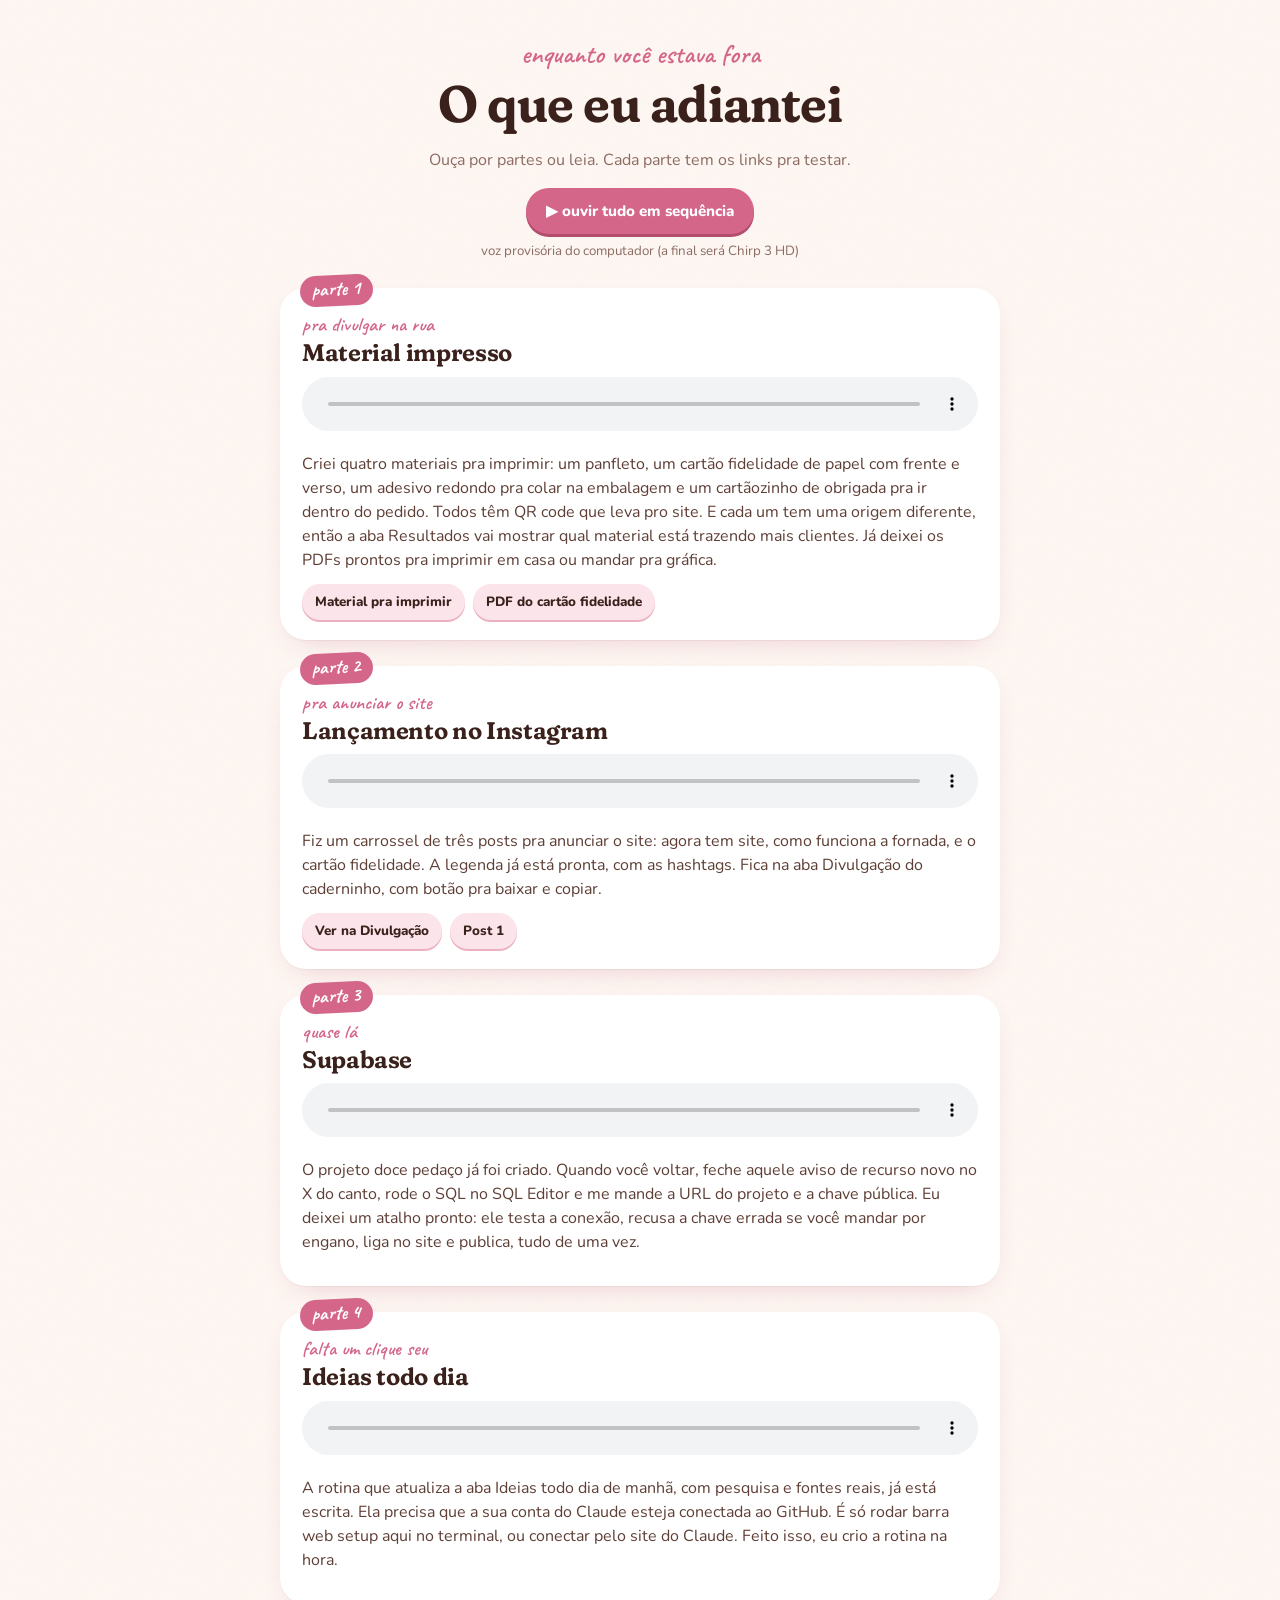
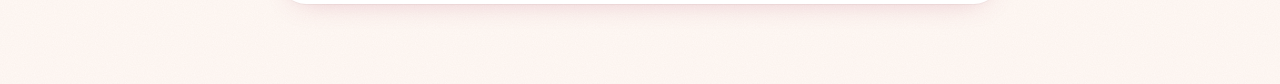
==== apresentacao/novidades.html @ a781d05b "docs: resumo em áudio do que foi adiantado Co-Authored-By: Claude Opus 5.5 <noreply@anthropic.com>" ====
<!doctype html>
<html lang="pt-BR"><head><meta charset="utf-8"><meta name="viewport" content="width=device-width, initial-scale=1">
<title>Doce Pedaço · enquanto você estava fora</title><link rel="icon" href="../assets/icon.svg" type="image/svg+xml">
<link rel="preconnect" href="https://fonts.googleapis.com"><link rel="preconnect" href="https://fonts.gstatic.com" crossorigin>
<link href="https://fonts.googleapis.com/css2?family=Allura&family=Caveat:wght@500;600;700&family=Fraunces:opsz,wght,SOFT@9..144,400..900,0..100&family=Nunito:wght@400;600;700;800;900&display=swap" rel="stylesheet">
<link rel="stylesheet" href="../assets/style.css">
<style>
.w { max-width: 760px; margin: 0 auto; padding: 40px 20px 80px; }
header { text-align: center; margin-bottom: 20px; } header h1 { font-size: clamp(2.2rem, 6vw, 3.2rem); margin: 6px 0; } header .mao { font-size: 1.7rem; }
.tudo { display: flex; flex-direction: column; align-items: center; gap: 8px; margin: 14px 0 4px; }
.parte { position: relative; background: var(--leite); border-radius: 26px; padding: 26px 22px 20px; box-shadow: var(--sombra); margin-top: 26px; }
.parte .n { position: absolute; top: -13px; left: 20px; background: var(--morango); color: #fff; font-family: var(--f-mao); font-size: 1.2rem; font-weight: 700; padding: 0 12px 2px; border-radius: 999px; transform: rotate(-3deg); }
.parte .mao { font-size: 1.25rem; } .parte h2 { font-size: 1.5rem; margin: 2px 0 10px; }
.parte audio { width: 100%; margin-bottom: 8px; } .parte p { color: var(--chocolate-2); margin: 6px 0 12px; }
.links { display: flex; flex-wrap: wrap; gap: 8px; }
</style></head><body><div class="w">
<header><span class="mao">enquanto você estava fora</span><h1>O que eu adiantei</h1><p class="muted">Ouça por partes ou leia. Cada parte tem os links pra testar.</p>
<div class="tudo"><button class="btn rosa" id="todas">▶ ouvir tudo em sequência</button><small class="muted">voz provisória do computador (a final será Chirp 3 HD)</small></div></header>
<section class="parte"><span class="n">parte 1</span><span class="mao">pra divulgar na rua</span><h2>Material impresso</h2>
      <audio controls preload="none" src="audio/novidade1.m4a"></audio><p>Criei quatro materiais pra imprimir: um panfleto, um cartão fidelidade de papel com frente e verso, um adesivo redondo pra colar na embalagem e um cartãozinho de obrigada pra ir dentro do pedido. Todos têm QR code que leva pro site. E cada um tem uma origem diferente, então a aba Resultados vai mostrar qual material está trazendo mais clientes. Já deixei os PDFs prontos pra imprimir em casa ou mandar pra gráfica.</p><div class="links"><a class="btn mini claro" href="../materiais/" target="_blank" rel="noopener">Material pra imprimir</a><a class="btn mini claro" href="../materiais/pdf/cartao.pdf" target="_blank" rel="noopener">PDF do cartão fidelidade</a></div></section><section class="parte"><span class="n">parte 2</span><span class="mao">pra anunciar o site</span><h2>Lançamento no Instagram</h2>
      <audio controls preload="none" src="audio/novidade2.m4a"></audio><p>Fiz um carrossel de três posts pra anunciar o site: agora tem site, como funciona a fornada, e o cartão fidelidade. A legenda já está pronta, com as hashtags. Fica na aba Divulgação do caderninho, com botão pra baixar e copiar.</p><div class="links"><a class="btn mini claro" href="../painel.html#divulgacao" target="_blank" rel="noopener">Ver na Divulgação</a><a class="btn mini claro" href="../assets/artes/lancamento-1.jpg" target="_blank" rel="noopener">Post 1</a></div></section><section class="parte"><span class="n">parte 3</span><span class="mao">quase lá</span><h2>Supabase</h2>
      <audio controls preload="none" src="audio/novidade3.m4a"></audio><p>O projeto doce pedaço já foi criado. Quando você voltar, feche aquele aviso de recurso novo no X do canto, rode o SQL no SQL Editor e me mande a URL do projeto e a chave pública. Eu deixei um atalho pronto: ele testa a conexão, recusa a chave errada se você mandar por engano, liga no site e publica, tudo de uma vez.</p></section><section class="parte"><span class="n">parte 4</span><span class="mao">falta um clique seu</span><h2>Ideias todo dia</h2>
      <audio controls preload="none" src="audio/novidade4.m4a"></audio><p>A rotina que atualiza a aba Ideias todo dia de manhã, com pesquisa e fontes reais, já está escrita. Ela precisa que a sua conta do Claude esteja conectada ao GitHub. É só rodar barra web setup aqui no terminal, ou conectar pelo site do Claude. Feito isso, eu crio a rotina na hora.</p></section>
</div>
<script>
const as = [...document.querySelectorAll("audio")];
as.forEach((a, i) => a.addEventListener("ended", () => { if (window.seq && as[i + 1]) { as[i + 1].scrollIntoView({ behavior: "smooth", block: "center" }); as[i + 1].play(); } }));
as.forEach((a) => a.addEventListener("play", () => as.forEach((b) => b !== a && b.pause())));
document.getElementById("todas").onclick = () => { window.seq = true; as[0].scrollIntoView({ behavior: "smooth", block: "center" }); as[0].play(); };
</script></body></html>
---- assets/style.css ----
/* ============================================================
   Doce Pedaço — identidade "caderninho"
   A etiqueta (rosa, borda rosa, costura pontilhada, data escrita
   à mão) vira um caderno de confeiteira: papel, fita washi,
   adesivos, carimbos e bilhetinhos.
   ============================================================ */
:root {
  --papel: #FFF9F5;
  --papel-2: #FDF0F1;
  --rosa-etiqueta: #FBE4EA;
  --rosa-borda: #EDB0BF;
  --rosa: #E496A8;
  --morango: #D4668A;
  --morango-escuro: #B24D6E;
  --chocolate: #3A211C;
  --chocolate-2: #5E3E35;
  --cacau: #8C6B62;
  --linha: #F1D6DD;
  --leite: #FFFFFF;
  --baunilha: #FFF1CC;
  --baunilha-2: #F3D98E;
  --menta: #DCF0E5;
  --menta-2: #4E9A76;
  --lavanda: #ECE3F8;
  --lavanda-2: #8063AE;
  --ceu: #E1EDF8;
  --ceu-2: #557EAA;
  --pessego: #FFE3D3;
  --pessego-2: #C46A3C;
  --vermelho: #C2475A;

  --f-display: "Fraunces", "Georgia", serif;
  --f-texto: "Nunito", -apple-system, "Segoe UI", sans-serif;
  --f-mao: "Caveat", "Bradley Hand", cursive;
  --f-script: "Allura", "Snell Roundhand", cursive;

  --raio: 22px;
  --raio-p: 14px;
  --sombra: 0 1px 0 rgba(58, 33, 28, .04), 0 10px 30px -18px rgba(180, 77, 110, .45);
  --sombra-adesivo: 0 2px 0 rgba(58, 33, 28, .06), 0 6px 14px -6px rgba(58, 33, 28, .25);
  --papel-textura: url("data:image/svg+xml,%3Csvg xmlns='http://www.w3.org/2000/svg' width='160' height='160'%3E%3Cfilter id='n'%3E%3CfeTurbulence type='fractalNoise' baseFrequency='.9' numOctaves='3' stitchTiles='stitch'/%3E%3CfeColorMatrix values='0 0 0 0 0.45 0 0 0 0 0.25 0 0 0 0 0.2 0 0 0 .06 0'/%3E%3C/filter%3E%3Crect width='160' height='160' filter='url(%23n)'/%3E%3C/svg%3E");
  color-scheme: light;
}

* { box-sizing: border-box; }
html { -webkit-text-size-adjust: 100%; scroll-behavior: smooth; }
body {
  margin: 0; color: var(--chocolate); font-family: var(--f-texto); font-size: 16px; line-height: 1.5;
  background: var(--papel) var(--papel-textura); -webkit-font-smoothing: antialiased;
}
button, input, select, textarea { font: inherit; color: inherit; }
a { color: var(--morango-escuro); }
::selection { background: var(--rosa-etiqueta); }
h1, h2, h3 {
  font-family: var(--f-display); font-weight: 650; margin: 0; letter-spacing: -.015em; line-height: 1.1;
  font-variation-settings: "SOFT" 100, "WONK" 0; text-wrap: balance;
}
h1 { font-size: clamp(1.7rem, 3.4vw, 2.2rem); }
h2 { font-size: 1.3rem; }
h3 { font-size: 1.05rem; }
em.doce, .doce-it { font-style: italic; font-variation-settings: "SOFT" 100, "WONK" 1; color: var(--morango); }
.script { font-family: var(--f-script); color: var(--rosa); font-weight: 400; }
.mao { font-family: var(--f-mao); font-weight: 600; color: var(--morango); line-height: 1.1; }
.muted { color: var(--cacau); }
.small { font-size: .86rem; }
.hidden { display: none !important; }
.sr { position: absolute; width: 1px; height: 1px; overflow: hidden; clip: rect(0 0 0 0); }

/* ---------- Logo ---------- */
.logo { display: inline-flex; flex-direction: column; align-items: center; line-height: .8; text-decoration: none; }
.logo img { width: 52px; height: 52px; margin-bottom: 4px; }
.logo .l-doce, .logo .l-pedaco { font-family: var(--f-display); font-weight: 900; font-size: 2.1rem; letter-spacing: -.02em; font-variation-settings: "SOFT" 50; }
.logo .l-doce { color: var(--chocolate); }
.logo .l-pedaco { color: var(--rosa); }
.logo.logo-p img { width: 34px; height: 34px; }
.logo.logo-p .l-doce, .logo.logo-p .l-pedaco { font-size: 1.4rem; }
.coracoes { display: flex; align-items: center; justify-content: center; gap: 10px; color: var(--rosa-borda); }
.coracoes::before, .coracoes::after { content: ""; height: 1px; width: 60px; background: currentColor; }

/* ---------- Cartões de papel ---------- */
.card {
  background: var(--leite); border-radius: var(--raio); padding: 20px; position: relative;
  box-shadow: var(--sombra); border: 1px solid rgba(237, 176, 191, .35);
}
.card.costura::after {
  content: ""; position: absolute; inset: 7px; border: 1.6px dashed var(--rosa-borda); opacity: .7;
  border-radius: calc(var(--raio) - 6px); pointer-events: none;
}
.card-titulo { display: flex; align-items: center; justify-content: space-between; gap: 10px; margin-bottom: 14px; }
/* fita washi colada no topo */
.fita::before {
  content: ""; position: absolute; top: -11px; left: 50%; width: 92px; height: 24px; transform: translateX(-50%) rotate(-3deg);
  background: repeating-linear-gradient(45deg, rgba(228, 150, 168, .55) 0 7px, rgba(251, 228, 234, .7) 7px 14px);
  border-left: 2px dotted rgba(255, 255, 255, .7); border-right: 2px dotted rgba(255, 255, 255, .7); z-index: 2;
}
.fita.menta::before { background: repeating-linear-gradient(45deg, rgba(78, 154, 118, .35) 0 7px, rgba(220, 240, 229, .8) 7px 14px); }
.fita.baunilha::before { background: repeating-linear-gradient(45deg, rgba(243, 217, 142, .8) 0 7px, rgba(255, 241, 204, .85) 7px 14px); }
.fita.lavanda::before { background: repeating-linear-gradient(45deg, rgba(128, 99, 174, .3) 0 7px, rgba(236, 227, 248, .85) 7px 14px); }
.fita.esq::before { left: 34px; transform: rotate(-6deg); }
/* bilhetinho (post-it) */
.postit {
  background: var(--baunilha); border-radius: 4px 4px 18px 4px; padding: 16px 18px; position: relative;
  box-shadow: 0 12px 20px -14px rgba(140, 107, 98, .7); transform: rotate(-1.2deg);
}
.postit .mao { color: var(--chocolate-2); font-size: 1.45rem; }
/* adesivo redondo */
.adesivo {
  display: inline-grid; place-items: center; border-radius: 50%; background: var(--rosa-etiqueta);
  border: 3px solid #fff; box-shadow: var(--sombra-adesivo); text-align: center;
}

/* ---------- Botões (de bala: com "degrau") ---------- */
.btn {
  display: inline-flex; align-items: center; justify-content: center; gap: 8px;
  border: 0; border-radius: 999px; cursor: pointer; text-decoration: none; white-space: nowrap;
  padding: 11px 20px; min-height: 46px; font-weight: 800; font-size: .95rem;
  background: var(--chocolate); color: #fff; box-shadow: 0 3px 0 #1f110e;
  transition: transform .08s ease, box-shadow .08s ease, background .15s;
}
.btn:hover { background: #2b1814; }
.btn:active { transform: translateY(2px); box-shadow: 0 1px 0 #1f110e; }
.btn.rosa { background: var(--morango); box-shadow: 0 3px 0 var(--morango-escuro); }
.btn.rosa:hover { background: #cc5c81; }
.btn.rosa:active { box-shadow: 0 1px 0 var(--morango-escuro); }
.btn.claro { background: var(--rosa-etiqueta); color: var(--chocolate); box-shadow: 0 3px 0 var(--rosa-borda); }
.btn.claro:hover { background: #f8d9e1; }
.btn.borda { background: var(--leite); color: var(--chocolate); box-shadow: inset 0 0 0 1.5px var(--rosa-borda), 0 3px 0 var(--linha); }
.btn.borda:hover { background: var(--papel-2); }
.btn.zap { background: #2BD46B; color: #06381a; box-shadow: 0 3px 0 #1a9e4c; }
.btn.zap:hover { background: #25c862; }
.btn.perigo { background: #FCE5E8; color: var(--vermelho); box-shadow: 0 3px 0 #F3C4CC; }
.btn.menta { background: var(--menta); color: #22573f; box-shadow: 0 3px 0 #b5dcc6; }
.btn.lavanda { background: var(--lavanda); color: #4d3478; box-shadow: 0 3px 0 #d3c4ec; }
.btn.mini { padding: 6px 13px; min-height: 36px; font-size: .84rem; box-shadow: 0 2px 0 rgba(0,0,0,.18); }
.btn.mini.claro { box-shadow: 0 2px 0 var(--rosa-borda); }
.btn.mini.borda { box-shadow: inset 0 0 0 1.5px var(--rosa-borda), 0 2px 0 var(--linha); }
.btn.mini.zap { box-shadow: 0 2px 0 #1a9e4c; }
.btn.mini.perigo { box-shadow: 0 2px 0 #F3C4CC; }
.btn.mini.rosa { box-shadow: 0 2px 0 var(--morango-escuro); }
.btn svg { width: 18px; height: 18px; flex: none; }
.btn[disabled] { opacity: .45; cursor: not-allowed; transform: none; }
.btn:focus-visible, .chip:focus-visible, a:focus-visible, button:focus-visible { outline: 3px solid rgba(212, 102, 138, .45); outline-offset: 2px; }

/* ---------- Formulários ---------- */
.campo { display: flex; flex-direction: column; gap: 6px; margin-bottom: 14px; }
.campo label { font-weight: 800; font-size: .84rem; color: var(--chocolate-2); }
.campo input, .campo select, .campo textarea {
  width: 100%; border: 1.5px solid var(--linha); background: #fff; border-radius: var(--raio-p);
  padding: 11px 14px; min-height: 48px; outline: none; transition: border-color .15s, box-shadow .15s;
}
.campo textarea { min-height: 88px; resize: vertical; }
.campo input:focus, .campo select:focus, .campo textarea:focus { border-color: var(--rosa); box-shadow: 0 0 0 4px rgba(228, 150, 168, .2); }
.linha-campos { display: grid; grid-template-columns: 1fr 1fr; gap: 12px; }
@media (max-width: 420px) { .linha-campos { grid-template-columns: 1fr; } }

.chips { display: flex; flex-wrap: wrap; gap: 8px; }
.chip {
  border: 1.5px solid var(--linha); border-radius: 999px; padding: 7px 15px; cursor: pointer;
  background: var(--leite); color: var(--chocolate-2); font-weight: 800; font-size: .86rem; transition: .12s;
}
.chip:hover { border-color: var(--rosa-borda); }
.chip.ativo { background: var(--chocolate); border-color: var(--chocolate); color: #fff; }

/* interruptor */
.troca { position: relative; display: inline-flex; align-items: center; gap: 12px; cursor: pointer; font-weight: 700; }
.troca input { position: absolute; opacity: 0; pointer-events: none; }
.troca i { width: 50px; height: 30px; border-radius: 15px; background: var(--linha); position: relative; flex: none; transition: background .2s; }
.troca i::after { content: ""; position: absolute; top: 3px; left: 3px; width: 24px; height: 24px; border-radius: 50%; background: #fff; box-shadow: 0 2px 4px rgba(0,0,0,.2); transition: transform .2s; }
.troca input:checked + i { background: var(--morango); }
.troca input:checked + i::after { transform: translateX(20px); }
.troca input:focus-visible + i { outline: 3px solid rgba(212, 102, 138, .45); outline-offset: 2px; }

/* ---------- Carimbos de status ---------- */
.tag {
  display: inline-flex; align-items: center; gap: 5px; padding: 3px 10px; border-radius: 8px;
  font-size: .7rem; font-weight: 900; letter-spacing: .08em; text-transform: uppercase; white-space: nowrap;
  border: 1.5px solid currentColor; background: transparent; transform: rotate(-2deg);
}
.tag::before { content: ""; width: 6px; height: 6px; border-radius: 50%; background: currentColor; }
.st-novo { color: var(--ceu-2); background: var(--ceu); }
.st-confirmado { color: var(--morango-escuro); background: var(--rosa-etiqueta); }
.st-producao { color: var(--pessego-2); background: var(--pessego); }
.st-pronto { color: var(--lavanda-2); background: var(--lavanda); }
.st-entregue { color: var(--menta-2); background: var(--menta); }
.st-cancelado { color: #8d8d8d; background: #f1f1f1; }
.pg-pago { color: var(--menta-2); background: var(--menta); }
.pg-sinal { color: #9a7317; background: var(--baunilha); }
.pg-pendente { color: var(--vermelho); background: #FCE8EB; }
.tag.sem-ponto::before { display: none; }

/* ---------- Toast ---------- */
.toast {
  position: fixed; left: 50%; bottom: calc(100px + env(safe-area-inset-bottom)); transform: translateX(-50%) translateY(20px);
  background: var(--chocolate); color: #fff; padding: 13px 22px; border-radius: 999px; font-weight: 800;
  opacity: 0; pointer-events: none; transition: .25s ease; z-index: 200; max-width: calc(100% - 32px); text-align: center;
  box-shadow: 0 12px 30px -10px rgba(58, 33, 28, .5);
}
.toast.show { opacity: 1; transform: translateX(-50%) translateY(0); }

/* ---------- Confete ---------- */
.confete { position: fixed; inset: 0; pointer-events: none; z-index: 300; overflow: hidden; }
.confete i { position: absolute; top: -20px; width: 10px; height: 14px; border-radius: 3px; animation: cair linear forwards; }
.confete i.c { border-radius: 50%; width: 10px; height: 10px; }
@keyframes cair { to { transform: translate(var(--x), 110vh) rotate(var(--r)); opacity: .9; } }
@media (prefers-reduced-motion: reduce) { .confete { display: none; } * { animation-duration: .01ms !important; transition-duration: .01ms !important; } }
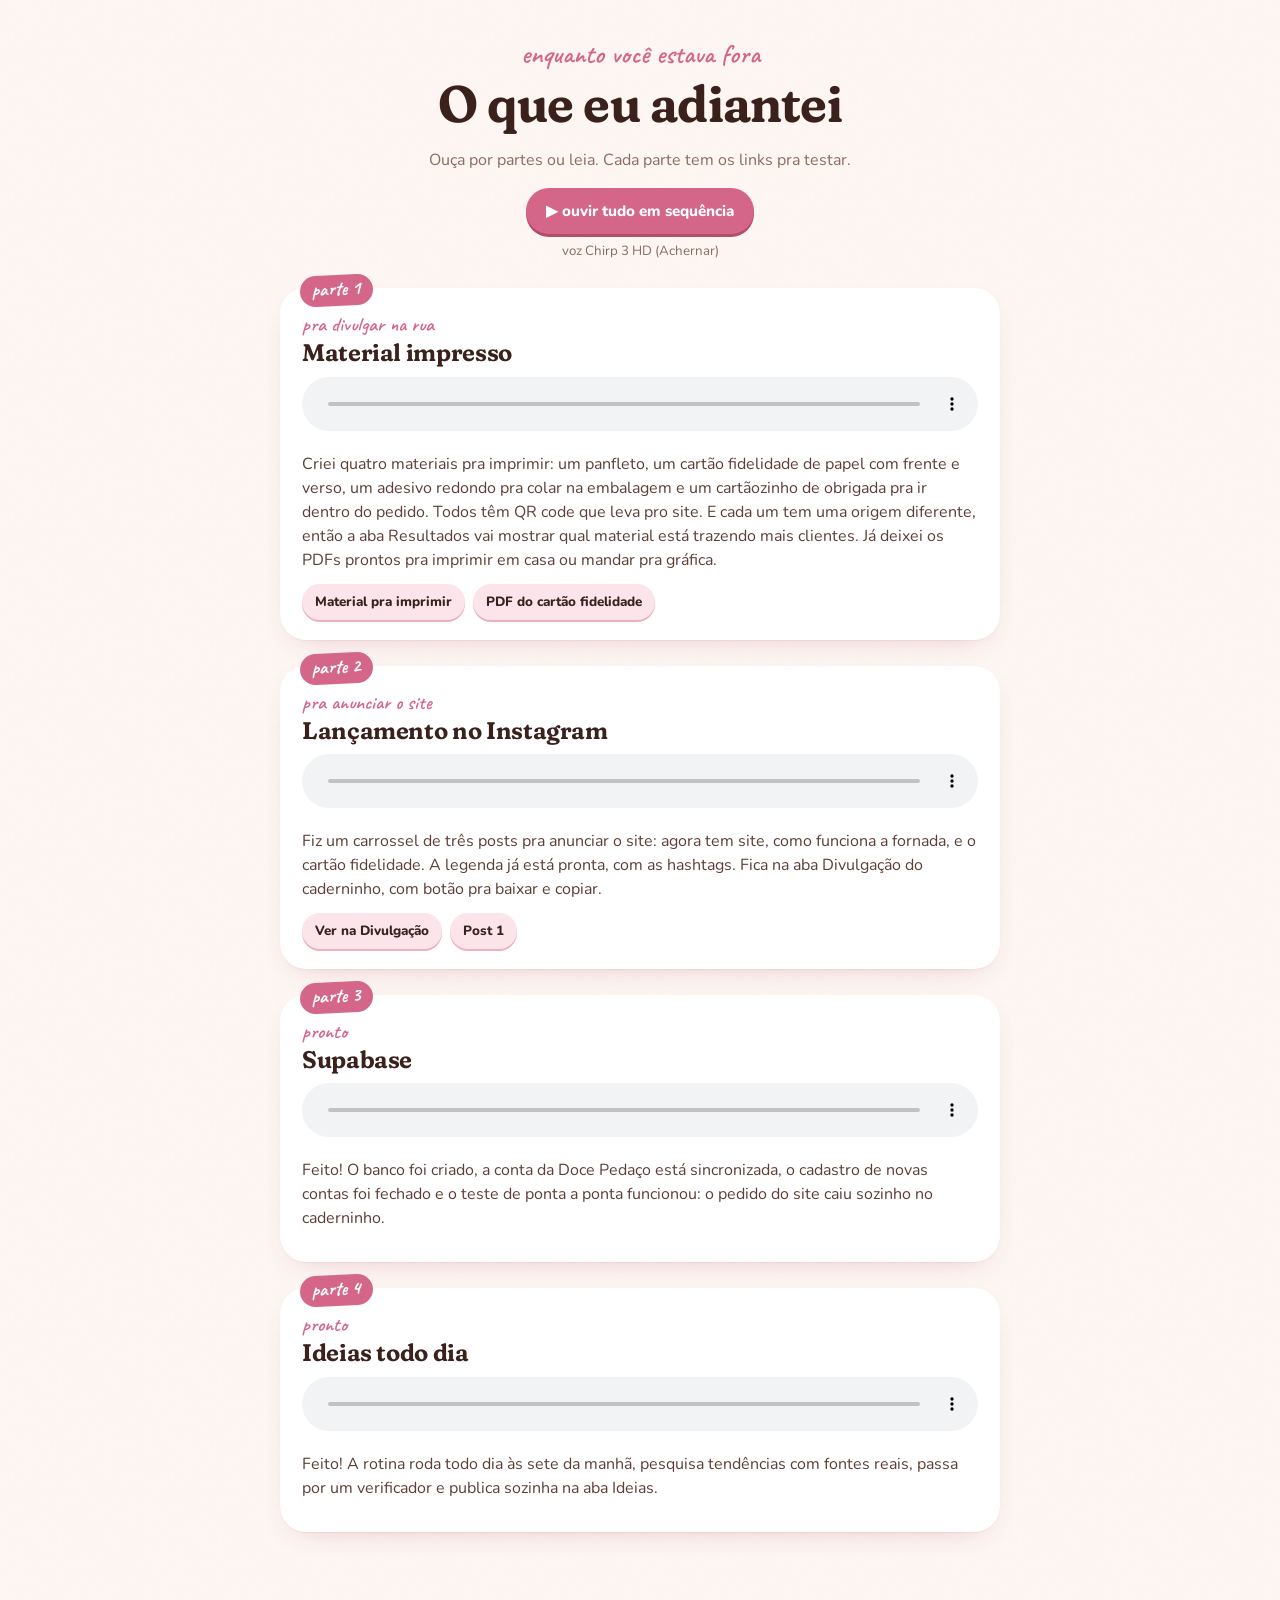
==== commit 1bd319c5: "feat: narração com a voz Chirp 3 HD (Achernar) no vídeo e nos áudios - vídeo e resumos regravados co" ====
--- a/apresentacao/novidades.html
+++ b/apresentacao/novidades.html
@@ -15,12 +15,12 @@
 .links { display: flex; flex-wrap: wrap; gap: 8px; }
 </style></head><body><div class="w">
 <header><span class="mao">enquanto você estava fora</span><h1>O que eu adiantei</h1><p class="muted">Ouça por partes ou leia. Cada parte tem os links pra testar.</p>
-<div class="tudo"><button class="btn rosa" id="todas">▶ ouvir tudo em sequência</button><small class="muted">voz provisória do computador (a final será Chirp 3 HD)</small></div></header>
+<div class="tudo"><button class="btn rosa" id="todas">▶ ouvir tudo em sequência</button><small class="muted">voz Chirp 3 HD (Achernar)</small></div></header>
 <section class="parte"><span class="n">parte 1</span><span class="mao">pra divulgar na rua</span><h2>Material impresso</h2>
       <audio controls preload="none" src="audio/novidade1.m4a"></audio><p>Criei quatro materiais pra imprimir: um panfleto, um cartão fidelidade de papel com frente e verso, um adesivo redondo pra colar na embalagem e um cartãozinho de obrigada pra ir dentro do pedido. Todos têm QR code que leva pro site. E cada um tem uma origem diferente, então a aba Resultados vai mostrar qual material está trazendo mais clientes. Já deixei os PDFs prontos pra imprimir em casa ou mandar pra gráfica.</p><div class="links"><a class="btn mini claro" href="../materiais/" target="_blank" rel="noopener">Material pra imprimir</a><a class="btn mini claro" href="../materiais/pdf/cartao.pdf" target="_blank" rel="noopener">PDF do cartão fidelidade</a></div></section><section class="parte"><span class="n">parte 2</span><span class="mao">pra anunciar o site</span><h2>Lançamento no Instagram</h2>
-      <audio controls preload="none" src="audio/novidade2.m4a"></audio><p>Fiz um carrossel de três posts pra anunciar o site: agora tem site, como funciona a fornada, e o cartão fidelidade. A legenda já está pronta, com as hashtags. Fica na aba Divulgação do caderninho, com botão pra baixar e copiar.</p><div class="links"><a class="btn mini claro" href="../painel.html#divulgacao" target="_blank" rel="noopener">Ver na Divulgação</a><a class="btn mini claro" href="../assets/artes/lancamento-1.jpg" target="_blank" rel="noopener">Post 1</a></div></section><section class="parte"><span class="n">parte 3</span><span class="mao">quase lá</span><h2>Supabase</h2>
-      <audio controls preload="none" src="audio/novidade3.m4a"></audio><p>O projeto doce pedaço já foi criado. Quando você voltar, feche aquele aviso de recurso novo no X do canto, rode o SQL no SQL Editor e me mande a URL do projeto e a chave pública. Eu deixei um atalho pronto: ele testa a conexão, recusa a chave errada se você mandar por engano, liga no site e publica, tudo de uma vez.</p></section><section class="parte"><span class="n">parte 4</span><span class="mao">falta um clique seu</span><h2>Ideias todo dia</h2>
-      <audio controls preload="none" src="audio/novidade4.m4a"></audio><p>A rotina que atualiza a aba Ideias todo dia de manhã, com pesquisa e fontes reais, já está escrita. Ela precisa que a sua conta do Claude esteja conectada ao GitHub. É só rodar barra web setup aqui no terminal, ou conectar pelo site do Claude. Feito isso, eu crio a rotina na hora.</p></section>
+      <audio controls preload="none" src="audio/novidade2.m4a"></audio><p>Fiz um carrossel de três posts pra anunciar o site: agora tem site, como funciona a fornada, e o cartão fidelidade. A legenda já está pronta, com as hashtags. Fica na aba Divulgação do caderninho, com botão pra baixar e copiar.</p><div class="links"><a class="btn mini claro" href="../painel.html#divulgacao" target="_blank" rel="noopener">Ver na Divulgação</a><a class="btn mini claro" href="../assets/artes/lancamento-1.jpg" target="_blank" rel="noopener">Post 1</a></div></section><section class="parte"><span class="n">parte 3</span><span class="mao">pronto</span><h2>Supabase</h2>
+      <audio controls preload="none" src="audio/novidade3.m4a"></audio><p>Feito! O banco foi criado, a conta da Doce Pedaço está sincronizada, o cadastro de novas contas foi fechado e o teste de ponta a ponta funcionou: o pedido do site caiu sozinho no caderninho.</p></section><section class="parte"><span class="n">parte 4</span><span class="mao">pronto</span><h2>Ideias todo dia</h2>
+      <audio controls preload="none" src="audio/novidade4.m4a"></audio><p>Feito! A rotina roda todo dia às sete da manhã, pesquisa tendências com fontes reais, passa por um verificador e publica sozinha na aba Ideias.</p></section>
 </div>
 <script>
 const as = [...document.querySelectorAll("audio")];
